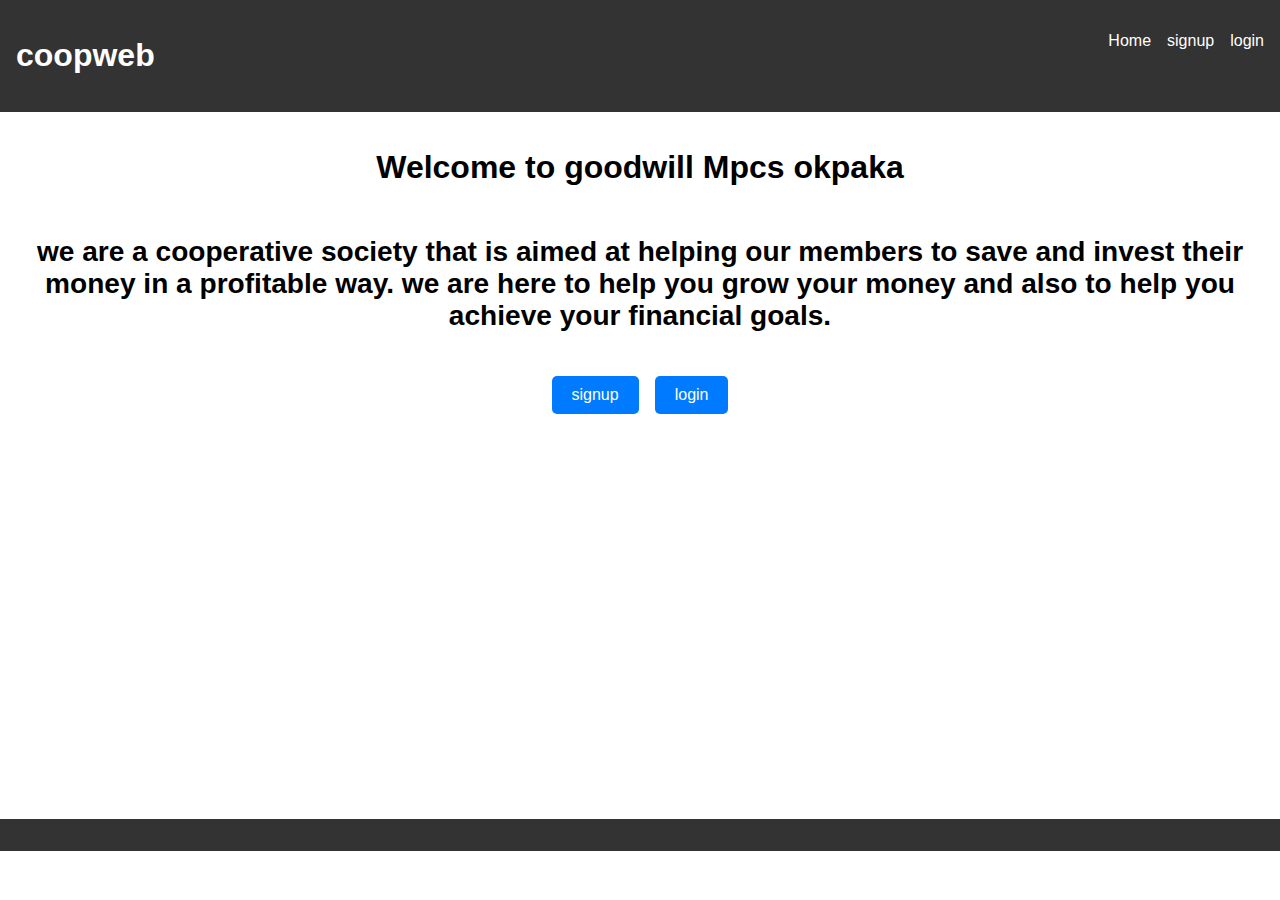
==== index.html @ 248ccfeb "initial commit" ====
<!DOCTYPE html>
<html lang="en">
<head>
    <meta charset="UTF-8">
    <meta name="viewport" content="width=device-width, initial-scale=1.0">
    <title>cooperative</title>
    <link rel="stylesheet" href="copstyle.css">
    <script src="cop.js" defer></script>
</head>
<body>
     <!-- Navbar -->
  <header>
    <nav class="navbar">
      <h1>coopweb</h1>
      <ul>
        <li><a href="cooperative.html">Home</a></li>
        <li><a href="copsignup.html">signup</a></li>
        <li><a href="cooplogin.html">login</a></li>
        
      </ul>
    </nav>
  </header>
  <main>
    <div>
        <h1>Welcome to goodwill Mpcs okpaka</h1>
    </div>
    <div class="welcometext">
      <h3>
        we are a cooperative society that is aimed at helping our members to save and invest their money in a profitable way.
        we are here to help you grow your money and also to help you achieve your financial goals.
      </h3>
    </div>
    <div class="homesiguploginsdiv">
      <a href="copsignup.html" class="homebutton">signup</a>
      <a href="cooplogin.html" class="homebutton">login</a>
    </div>  
  </main>

  <footer class="footer"></footer>
    
</body>
</html>
---- copstyle.css ----
body {
    font-family: Arial, sans-serif;
    margin: 0;
    padding: 0;
    
  }
  
  /* Navbar */
  .navbar {
    background-color: #333;
    color: white;
    padding: 1rem;
    display: flex;
    justify-content: space-between;
  }
  .footer {
    background-color: #333;
    color: white;
    padding: 1rem;
    display: flex;
  }
  
  .navbar ul {
    list-style: none;
    display: flex;
    gap: 1rem;
  }
  
  .navbar ul li a {
    color: white;
    text-decoration: none;
  }
main {
    display:flex;
    flex-direction: column;
    padding: 1rem;
    align-items: center;
    min-height: 75vh;

  }
.signupform{
    border:0.5px solid black;
    border-radius: 5px;
    margin-bottom: 2rem;
    display: flex;
    flex-direction: column;
    align-items: center;
    padding: 20px;
  
}
.dform{
    display: flex;
    flex-direction: column; 
      
}
.signupforminner{
    display: flex;
    gap:3rem; 
      
}
.sideone{
    display: flex;
    flex-direction: column;
    
  
}
.sidetwo{
    display: flex;
    flex-direction: column;
    
}
.sideone input{
        width: 100%;
        margin-bottom: 20px;
        height: 30px;
        text-align: center;
        border-radius: 5px;
        border:0.5px solid black;
}
.sidetwo input{
        width: 100%;
        margin-bottom: 20px;
        height: 30px;
        text-align: center;
        border-radius: 5px;
        border:0.5px solid black;
}
label {
  display: block;
  margin-bottom: 10px;
}
input[type="radio"] {
  margin-right: 10px;
}

.hidden {
  display: none;
  }

.homebutton{
  display: inline-block;
  padding: 10px 20px;
  font-size: 16px;
  color: white;
  background-color: #007bff;
  text-align: center;
  text-decoration: none;
  border-radius: 5px;  
}
.homebutton:hover{
  background-color: #0056b3;
}
.homesiguploginsdiv{
  display: flex;
  gap: 1rem;
}
.welcometext{
  font-size: 1.5rem;
  margin-bottom: 1rem;
  text-align: center;
} 
#dashboard{
  display: flex;
  align-items:start;
  justify-content:space-around;
  width: 50%;
  border-radius: 10px;
  
}
.dashboard-right{
  display: flex;
  flex-direction: column;
  align-items: center;

}
.dashboard-image{
  width:50px;
  height:50px;
  border-radius: 50%;
}
.dashboard-mid{
  display: flex;
  flex-direction: column;
}

.dashboard-left{
  display: flex;
  flex-direction: column;
  align-items: center;
}
/* transparentButtons */
.transparentBtn {
  padding: 0.5rem 0.7rem;
  border: none;
  border-radius: 5px;
  cursor: pointer;
}

.transparentBtn:hover {
  background-color: #ddd;
}
.wallet {
  position: fixed;
  top: 0;
  left: 0;
  width: 100%;
  height: 100%;
  background-color: rgba(0, 0, 0, 0.5);
  display: flex;
  justify-content: center;
  align-items: center;
}

.wallet-content {
  background: white;
  padding: 2rem;
  border-radius: 5px;
  width: 60%;
  max-width: 400px;
  display: flex;
  flex-direction: column;
  align-items: center;
  margin-bottom: 10px;
}
 
/* Cart Items */
.walletinput {
  display: flex;
  flex-direction: column;
  margin: 20px 0px;
}
.sidetwobtn{
  margin: 20px 0px;
}
 .sidetwobtn input{
  max-width: 60px;
  height:25px;
  border:0.5px solid #ddd;
  border-radius: 5px;
}
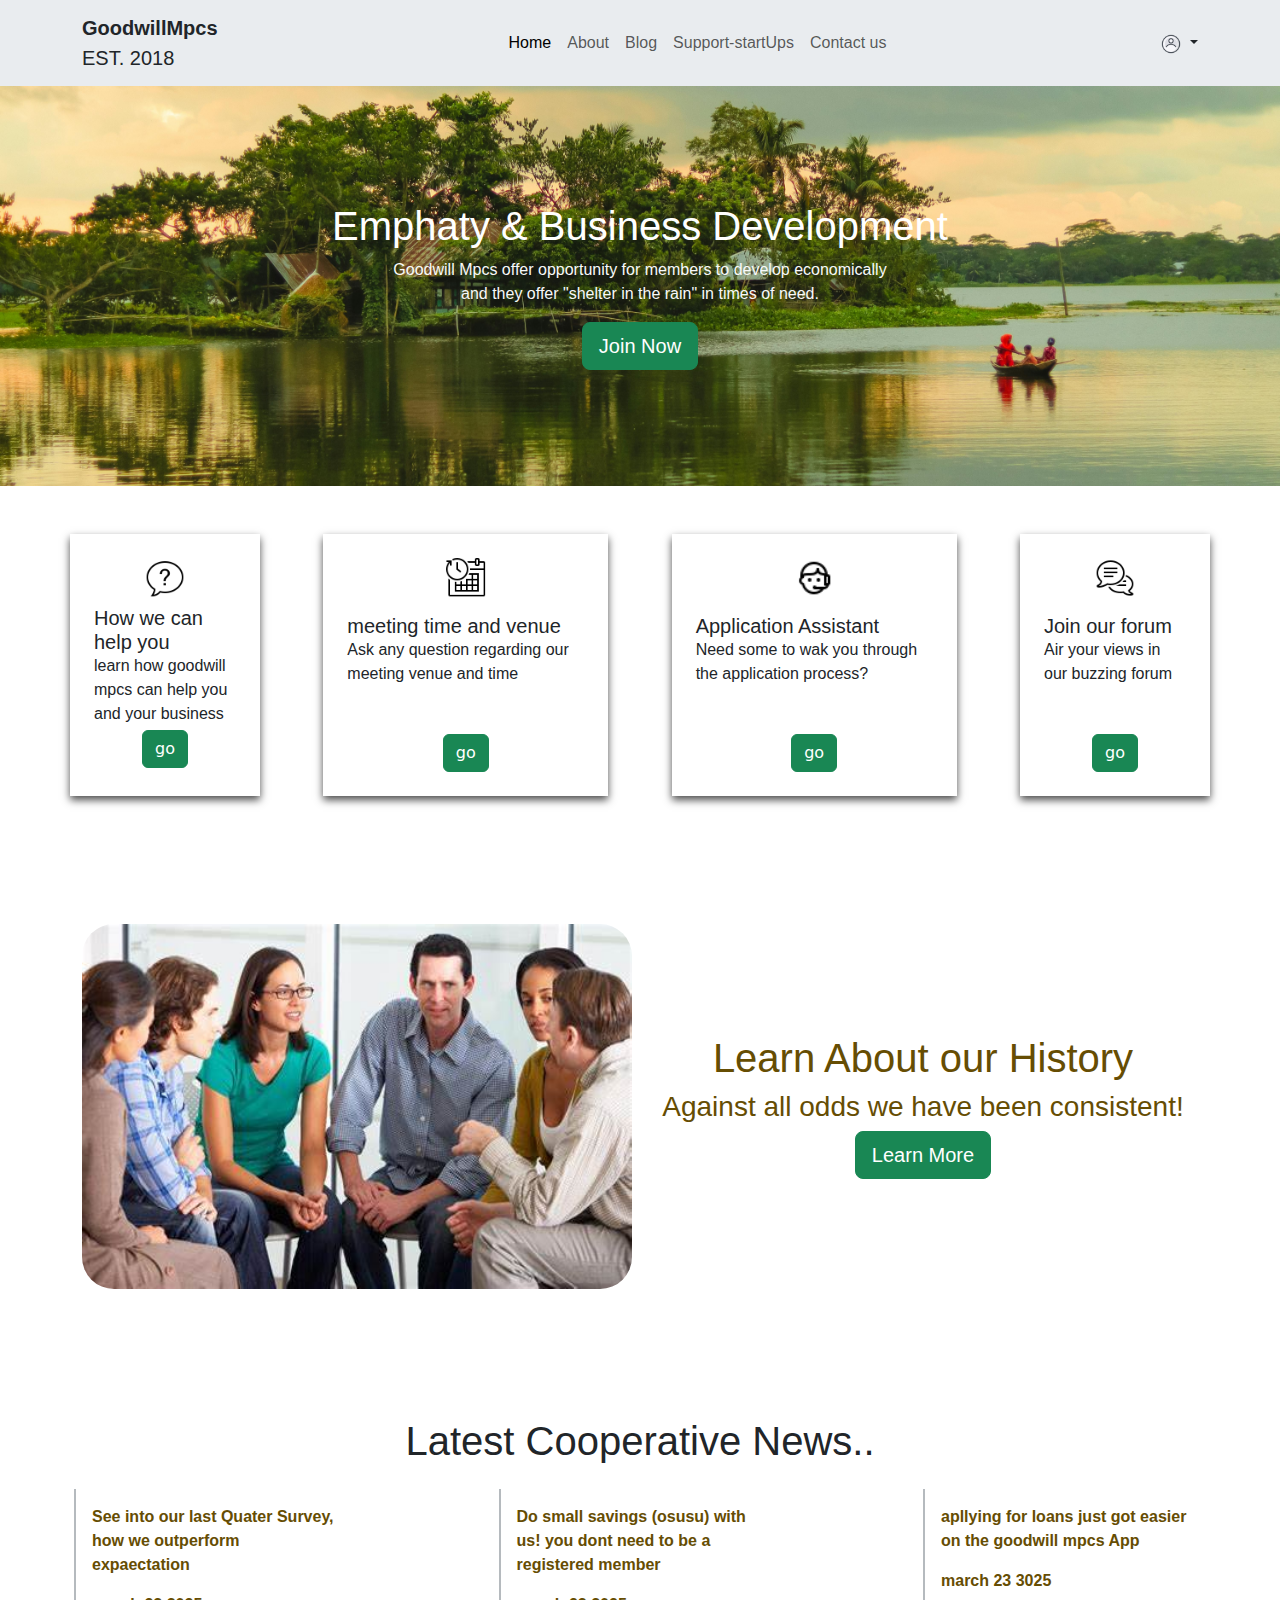
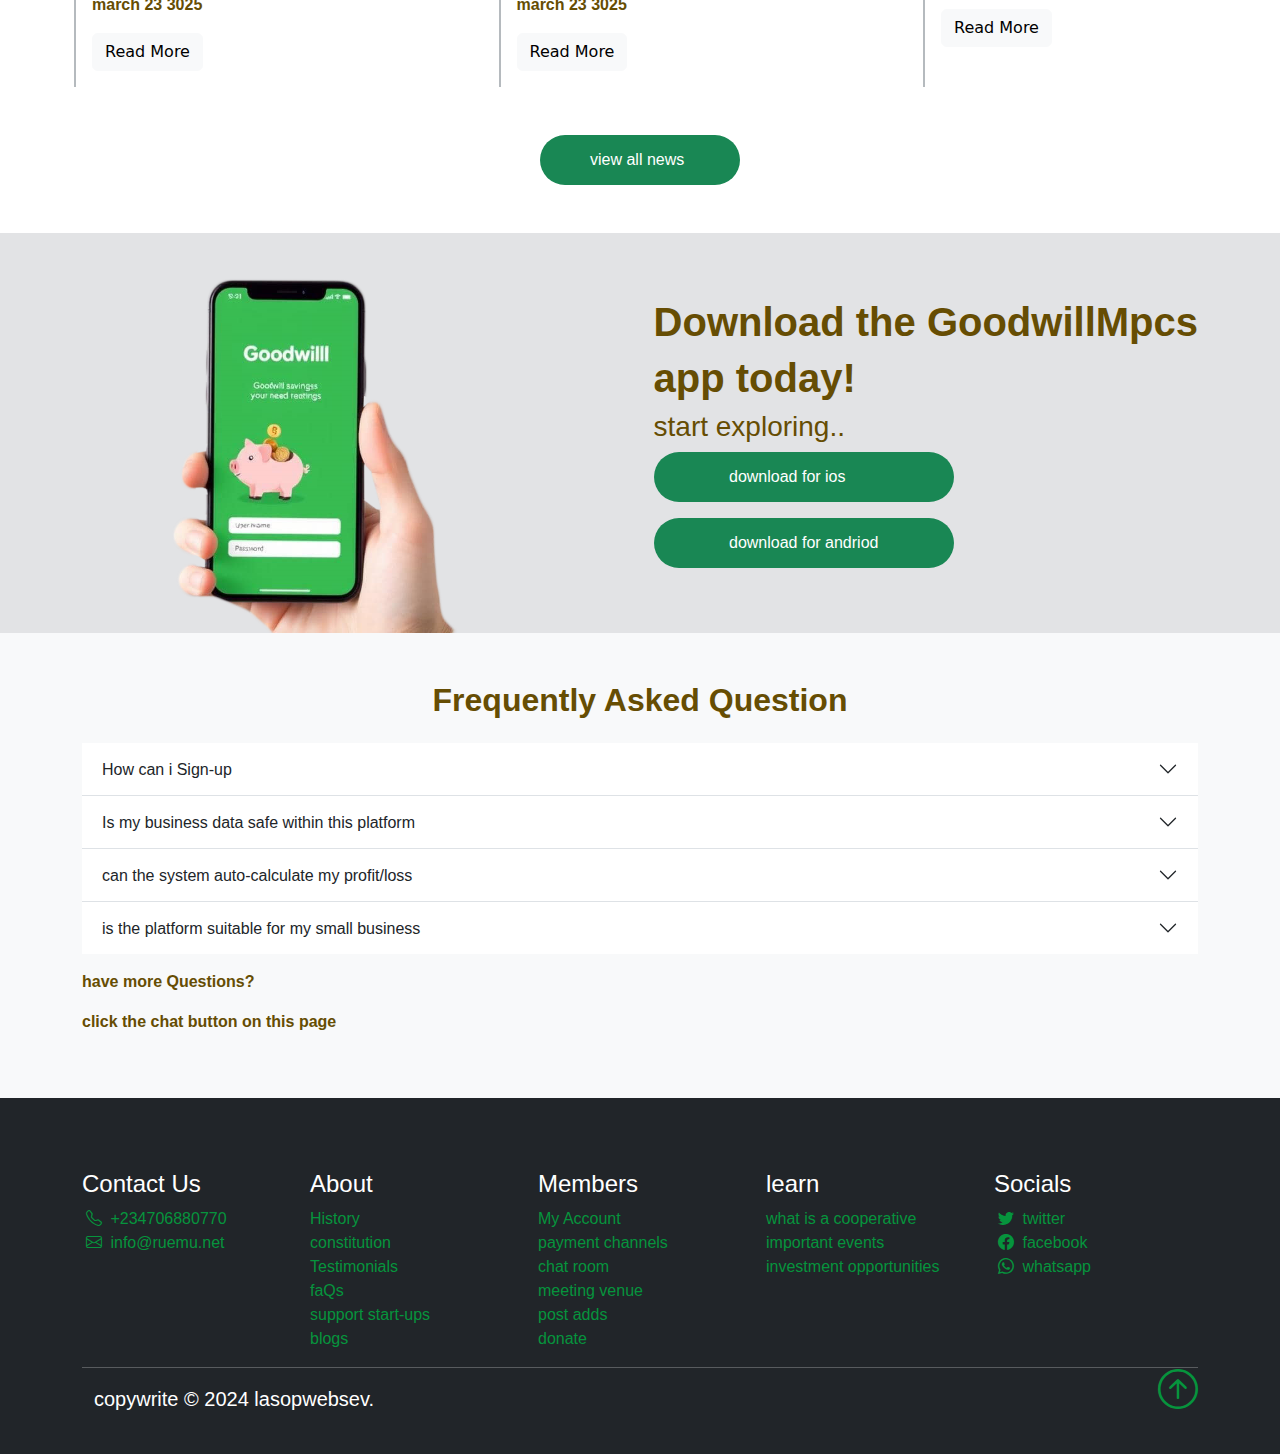
==== commit 7929f47d: "second commit" ====
--- a/index.html
+++ b/index.html
@@ -5,38 +5,365 @@
     <meta name="viewport" content="width=device-width, initial-scale=1.0">
     <title>cooperative</title>
     <link rel="stylesheet" href="copstyle.css">
+    <link rel="stylesheet" href="https://cdn.jsdelivr.net/npm/bootstrap@5.3.3/dist/css/bootstrap.min.css">
+    <link rel="stylesheet" href="https://cdn.jsdelivr.net/npm/bootstrap-icons@1.11.3/font/bootstrap-icons.css" integrity="sha384-tViUnnbYAV00FLIhhi3v/dWt3Jxw4gZQcNoSCxCIFNJVCx7/D55/wXsrNIRANwdD" crossorigin="anonymous">
+
     <script src="cop.js" defer></script>
 </head>
 <body>
      <!-- Navbar -->
   <header>
-    <nav class="navbar">
-      <h1>coopweb</h1>
-      <ul>
-        <li><a href="cooperative.html">Home</a></li>
-        <li><a href="copsignup.html">signup</a></li>
-        <li><a href="cooplogin.html">login</a></li>
-        
-      </ul>
+    <nav class="navbar navbar-expand-lg bg-body-secondary">
+      <div class="container">
+        <a class="navbar-brand" href="#" >
+          <div class="fw-bold text-dark">GoodwillMpcs</div>
+          <div class="fw-small fs-5 text-dark">EST. 2018</div>
+        </a>
+        <button class="navbar-toggler" type="button" data-bs-toggle="collapse" data-bs-target="#navbarNavDropdown" aria-controls="navbarNavDropdown" aria-expanded="false" aria-label="Toggle navigation">
+          <span class="navbar-toggler-icon"></span>
+        </button>
+        <div class="collapse navbar-collapse" id="navbarNavDropdown">
+          <ul class="navbar-nav justify-content-center w-100">
+            <li class="nav-item">
+              <a class="nav-link active" aria-current="page" href="#">Home</a>
+            </li>
+            <li class="nav-item">
+              <a class="nav-link" href="#">About</a>
+            </li>
+            <li class="nav-item">
+              <a class="nav-link" href="#">Blog</a>
+            </li>
+            <li class="nav-item">
+              <a class="nav-link" href="#">Support-startUps</a>
+            </li>
+            <li class="nav-item">
+              <a class="nav-link" href="#">Contact us</a>
+            </li>
+          </ul>
+          <a class="nav-item dropdown">
+            <a class="nav-link dropdown-toggle" href="#" role="button" data-bs-toggle="dropdown" aria-expanded="false">
+              <img src="./images/profileicon.png" alt="My Account" style="width: 20px; height: 20px;">
+            </a>
+            <ul class="dropdown-menu">
+              <li><a class="dropdown-item" href="copsignup.html">signup</a></li>
+              <li><a class="dropdown-item" href="cooplogin.html">login</a></li>
+              
+            </ul>
+          </a>
+          
+        </div>
+      </div>
     </nav>
   </header>
-  <main>
+
+  <section>
     <div>
-        <h1>Welcome to goodwill Mpcs okpaka</h1>
-    </div>
-    <div class="welcometext">
-      <h3>
-        we are a cooperative society that is aimed at helping our members to save and invest their money in a profitable way.
-        we are here to help you grow your money and also to help you achieve your financial goals.
-      </h3>
-    </div>
-    <div class="homesiguploginsdiv">
-      <a href="copsignup.html" class="homebutton">signup</a>
-      <a href="cooplogin.html" class="homebutton">login</a>
-    </div>  
-  </main>
-
-  <footer class="footer"></footer>
+        <div class='container-fluid herosection text-center d-flex justify-content-center align-items-center'>
+            <div class='row'>
+                <div class='col-12'> 
+                    <div>
+                        <h1 class='text-white'>Emphaty & Business Development</h1>
+                        <p class='text-light mb-0'>Goodwill Mpcs offer opportunity for members to develop economically
+                        </p>
+                        <p class='text-light mt-0'> and they offer "shelter in the rain" in times of need.
+                        </p>
+                        <a href="copsignup.html"><button class='btn btn-lg btn-success'>Join Now</button></a>
+                    </div>
+                </div>
+            </div>
+        </div>
+    </div>
+  </section>
+
+  <section>
+    <div class='container my-5'>
+      <div class='row justify-content-between'> 
+        <div class="col-sm-12 col-md-3 col-lg-2 cardhero1 p-4">
+          <div class=" d-flex flex-sm-column align-items-center">
+            <img src="./images/question.png" class="card-img-top" alt="" style= "width: 40px; height:40px"/>
+            <div class="card-body mt-2 mb-1">
+                <h5 class="card-title">How we can help you</h5>
+                <p class="card-text">learn how goodwill mpcs can help you and your business</p>
+            </div>
+            <a href="#" class="btn  btn-md btn-success align-self-sm-center">go</a>
+          </div>
+        </div>
+
+        <div class="col-sm-12 col-md-3 col-lg-3 cardhero1 p-4">
+          <div class=" d-flex flex-sm-column align-items-center">
+            <img src="./images/schedule1.png" class="card-img-top" alt="" style= "width: 40px; height:40px"/>
+            <div class="card-body mt-3">
+                <h5 class="card-title">meeting time and venue</h5>
+                <p class="card-text">Ask any question regarding our meeting venue and time</p>
+            </div>
+            <a href="#" class="btn  btn-md btn-success align-self-sm-center mt-5">go</a>
+          </div>
+        </div>
+
+        <div class="col-sm-12 col-md-3 col-lg-3 cardhero1 p-4">
+          <div class=" d-flex flex-sm-column align-items-center">
+            <img src="./images/support1.png" class="card-img-top" alt="" style= "width: 40px; height:40px"/>
+            <div class="card-body mt-3">
+                <h5 class="card-title">Application Assistant</h5>
+                <p class="card-text">Need some to wak you through the application process?</p>
+            </div>
+            <a href="#" class="btn  btn-md btn-success align-self-sm-center mt-5">go</a>
+          </div>
+        </div>
+
+        <div class="col-sm-12 col-md-3 col-lg-2 cardhero1 p-4">
+          <div class=" d-flex flex-sm-column align-items-center">
+            <img src="./images/forumicon1.png" class="card-img-top" alt="" style= "width: 40px; height:40px"/>
+            <div class="card-body mt-3">
+                <h5 class="card-title">Join our forum</h5>
+                <p class="card-text">Air your views in our buzzing forum</p>
+            </div>
+            <a href="#" class="btn  btn-md btn-success align-self-sm-center mt-5">go</a>
+          </div>
+        </div>
+          
+      </div>
+      
+    </div>
+  </section>
+  
+  <section class="margin-add">
+    <div class="section bg-white">
+      <div class="container">
+          <div class="row g-3 justify-content-between align-items-center">
+              <div class="col-md d-none d-sm-block">
+                  <div id="aboutimg" class="carousel slide" data-bs-ride="carousel">
+                      <div class="carousel-inner">
+                        <div class="carousel-item active">
+                          <img src="./images/goodwill_1.jpeg"  class="d-block w-100  img-fluid rounded-5" alt="..." style="height:365px;">
+                        </div>
+                        <div class="carousel-item">
+                          <img src="./images/goodwill_2.jpeg" class="d-block w-100 img-fluid rounded-5" alt="..." style="height:365px;">
+                        </div>
+                        <div class="carousel-item">
+                          <img src="./images/goodwill_3.jpg" class="d-block w-100 img-fluid rounded-5" alt="..." style="height:365px;">
+                        </div>
+                      </div>
+                    </div>
+              </div>
+              <div class="col-md text-center">
+                  <div id="carousel-text">
+                      <h1 class="text-warning-emphasis">Learn About our History</h1>
+                      <h3 class="text-warning-emphasis">Against all odds we have been consistent!</h3>
+                      <a href="#"><button class='btn btn-lg btn-success'>Learn More</button></a>
+                  </div>
+              </div>
+
+          </div>
+      </div>
+    </div>
+  </section>
+  <section>
+    <div class="container margin-add">
+      <div class="row mb-3 text-center">
+        <h1>Latest Cooperative News..</h1>
+      </div>
+      <div class="row g-3 justify-content-between">
+        <div class="col-md-3 text-warning-emphasis border-start border-secondary border-2 border-opacity-50 p-3 h-20">
+          <p class="fw-bold">See into our last Quater Survey, how we outperform expaectation</p>
+          <p class="fs-6 fw-semibold">march 23 3025</p>
+          <a href="#" class="btn btn-light">Read More
+          </a>
+
+        </div>
+        <div class="col-md-3 text-warning-emphasis border-start border-secondary border-2 border-opacity-50 pt-3 ps-3 h-20">
+          <p class="fw-bold">Do small savings (osusu) with us! you dont need to be a registered member</p>
+          <p class="fs-6 fw-semibold">march 23 3025</p>
+          <a href="#" class="btn btn-light">Read More
+          </a>
+
+        </div>
+        <div class="col-md-3 text-warning-emphasis border-start border-secondary border-2 border-opacity-50 p-3 h-20">
+          <p class="fw-bold">apllying for loans just got easier on the goodwill mpcs App
+          </p>
+          <p class="fs-6 fw-semibold">march 23 3025</p>
+          <a href="#" class="btn btn-light">Read More
+          </a>
+
+        </div>
+      
+      
+    </div>
+  </section>
+  <section id="articlesection" class="margin-add hidden">
+    <div class="row mb-3 text-center">
+      <h3>intresting news article tailored for you..</h3>
+    </div>
+    <div class="container">
+      <div id="news-container" class="row g-3 justify-content-between">
+
+      </div>
+
+    </div>
+  </section>
+  <section class="container mt-5">
+    <div class="row align-items-center ">
+      <div class="col justify-content-center text-center">
+        <a href="https://www.google.com" target="_blank" class="articlebtn">
+          <svg class="bd-placeholder-img rounded-pill" width="200" height="50" xmlns="http://www.w3.org/2000/svg" role="img" aria-label="Rounded pill image: 150x75" preserveAspectRatio="xMidYMid slice" focusable="false">
+            <rect width="100%" height="100%" fill="#198754"></rect>
+            <text x="25%" y="50%" fill="white" dy=".3em" text-ancohor="middle">view all news</text>
+          </svg>
+        </a>
+      </div>
+      
+    </div>
+  </section>
+
+  <section class="bg-secondary-subtle text-warning-emphasis mt-5">
+    <div class="container">
+        <div class="d-sm-flex text-start align-items-center justify-content-between">
+              <img src="./images/goodwillapp2.png" class="img-fluid d-none d-sm-block" style="height:400px" alt="">
+              <div class="ms-5">
+                <h1 class="fw-semibold">Download the GoodwillMpcs </h1>
+                <h1 class="fw-semibold">app today!</h1>
+                <h3>start exploring..</h3>
+                <div class="mt-2">
+                  <a href="https://www.google.com" target="_blank" class="articlebtn">
+                    <svg class="bd-placeholder-img rounded-pill" width="300" height="50" xmlns="http://www.w3.org/2000/svg" role="img" aria-label="Rounded pill image: 150x75" preserveAspectRatio="xMidYMid slice" focusable="false">
+                      <rect width="100%" height="100%" fill="#198754"></rect>
+                      <text x="25%" y="50%" fill="white" dy=".3em" text-ancohor="middle">download for ios</text>
+                    </svg>
+                  </a>
+                  <div class="mt-3">
+                    <a href="https://www.google.com" target="_blank" class="articlebtn">
+                      <svg class="bd-placeholder-img rounded-pill" width="300" height="50" xmlns="http://www.w3.org/2000/svg" role="img" aria-label="Rounded pill image: 150x75" preserveAspectRatio="xMidYMid slice" focusable="false">
+                        <rect width="100%" height="100%" fill="#198754"></rect>
+                        <text x="25%" y="50%" fill="white" dy=".3em" text-ancohor="middle">download for andriod</text>
+                      </svg>
+                    </a>
+                  </div>
+                  
+                </div>
+              </div> 
+        </div>
+    </div>
+</section>
+ <!-- accordian -->
+  <div class="section p-5 bg-light text-warning-emphasis">
+    <div class="container">
+        <h2 class="text-center mb-4 fw-bold">Frequently Asked Question</h2>
+
+        <div class="accordion accordion-flush" id="accordionFlushExample">
+            <!-- item-1 -->
+            <div class="accordion-item">
+              <h2 class="accordion-header">
+                <button class="accordion-button collapsed" type="button" data-bs-toggle="collapse" data-bs-target="#question-one">
+                  How can i Sign-up
+                </button>
+              </h2>
+              <div id="question-one" class="accordion-collapse collapse" data-bs-parent="#accordionFlushExample">
+                <div class="accordion-body">Lorem ipsum dolor sit amet consectetur adipisicing elit. Rem harum deleniti magni quaerat laudantium excepturi blanditiis,
+                    perspiciatis culpa accusamus provident numquam repellendus similique animi obcaecati eligendi totam consectetur velit vel facere id nesciunt mollitia?
+                      Inventore sequi eos nemo labore sint?</div>
+              </div>
+            </div>
+            <!-- item-2 -->
+            <div class="accordion-item">
+              <h2 class="accordion-header">
+                <button class="accordion-button collapsed" type="button" data-bs-toggle="collapse" data-bs-target="#question-two">
+                  Is my business data safe within this platform
+                </button>
+              </h2>
+              <div id="question-two" class="accordion-collapse collapse" data-bs-parent="#accordionFlushExample">
+                <div class="accordion-body">Lorem ipsum dolor sit amet consectetur adipisicing elit. Rem harum deleniti magni quaerat laudantium excepturi blanditiis,
+                    perspiciatis culpa accusamus provident numquam repellendus similique animi obcaecati eligendi totam consectetur velit vel facere id nesciunt mollitia?
+                      Inventore sequi eos nemo labore sint?</div>
+              </div>
+            </div>
+            <!-- item-3 -->
+            <div class="accordion-item">
+              <h2 class="accordion-header">
+                <button class="accordion-button collapsed" type="button" data-bs-toggle="collapse" data-bs-target="#question-three">
+                  can the system auto-calculate my profit/loss
+                </button>
+              </h2>
+              <div id="question-three" class="accordion-collapse collapse" data-bs-parent="#accordionFlushExample">
+                <div class="accordion-body">Lorem ipsum dolor sit amet consectetur adipisicing elit. Rem harum deleniti magni quaerat laudantium excepturi blanditiis,
+                    perspiciatis culpa accusamus provident numquam repellendus similique animi obcaecati eligendi totam consectetur velit vel facere id nesciunt mollitia?
+                      Inventore sequi eos nemo labore sint?</div>
+              </div>
+            </div>
+            <!-- item-4 -->
+            <div class="accordion-item">
+              <h2 class="accordion-header">
+                <button class="accordion-button collapsed" type="button" data-bs-toggle="collapse" data-bs-target="#question-four">
+                  is the platform suitable for my small business
+                </button>
+              </h2>
+              <div id="question-four" class="accordion-collapse collapse" data-bs-parent="#accordionFlushExample">
+                <div class="accordion-body">Lorem ipsum dolor sit amet consectetur adipisicing elit. Rem harum deleniti magni quaerat laudantium excepturi blanditiis,
+                    perspiciatis culpa accusamus provident numquam repellendus similique animi obcaecati eligendi totam consectetur velit vel facere id nesciunt mollitia?
+                      Inventore sequi eos nemo labore sint?</div>
+              </div>
+            </div>
+          </div>
+          <p class="mt-3 fw-semibold">have more Questions?</p>
+          <p class="mt-1 fw-semibold">click the chat button on this page</p>
+    </div>
+  </div>
+   
+ <!-- footer section -->
+  <footer>
+   <section class="p-4 bg-dark text-white footer">
+      <div class="container">
+          
+          <div class="row pt-5"> 
+            <div class="col-md text-start ">  
+              <h4>Contact Us</h4>    
+              <a href="tell:+2347068807770"><i class="bi bi-telephone mx-1"></i> +234706880770</a>
+              <a href="mailto:reforuemu@yahoo.com"><i class="bi bi-envelope mx-1"></i> info@ruemu.net</a>
+            </div>
+            <div class="col-md">
+                <h4>About</h4>
+                <a href="#">History</a>
+                <a href="#">constitution</a>
+                <a href="#">Testimonials</a>
+                <a href="#">faQs</a>
+                <a href="#">support start-ups</a>
+                <a href="#">blogs</a>
+            </div>
+            <div class="col-md">
+                <h4>Members</h4>
+                <a href="#">My Account</a>
+                <a href="#">payment channels</a>
+                <a href="#">chat room</a>
+                <a href="#">meeting venue</a>
+                <a href="#">post adds</a>
+                <a href="#">donate</a>
+            </div>
+            <div class="col-md">
+                <h4>learn</h4>
+                <a href="#">what is a cooperative</a>
+                <a href="#">important events</a>
+                <a href="#">investment opportunities</a>
+            </div>
+            <div class="col-md">
+                <h4>Socials</h4>
+                <a href="#"><i class="bi bi-twitter mx-1"></i> twitter</a>
+                <a href="#"><i class="bi bi-facebook mx-1"></i> facebook</a>
+                <a href="#"><i class="bi bi-whatsapp mx-1"></i> whatsapp</a>      
+            </div>
+          </div>
+          <hr>
+          <div>
+              <div class="container position-relative mt-3">
+                  <p class="lead">copywrite &copy; 2024 lasopwebsev.</p>
+
+
+                  <a href="#" class="position-absolute bottom-0 end-0 pt-5"><i class="bi bi-arrow-up-circle h1"></i></a>
+              </div>
+          </div>
+      </div>
+    </section>
+  </footer>
+
+  <script src="https://cdn.jsdelivr.net/npm/bootstrap@5.3.3/dist/js/bootstrap.bundle.min.js"></script>
     
 </body>
 </html>--- a/copstyle.css
+++ b/copstyle.css
@@ -1,26 +1,32 @@
+@import url('https://fonts.googleapis.com/css2?family=Bad+Script&family=Insoconsoleata:wght@200..900&display=swap');
+
 body {
-    font-family: Arial, sans-serif;
+    font-family: 'Badscripts', 'Helvetica', sans-serif;
     margin: 0;
     padding: 0;
+    overflow-x: hidden;
     
   }
-  
+  /* Apply fonts to specific elements */
+h1, h2, h3, h4, h5, h6 {
+  font-family: 'Helvetica', sans-serif;
+}
+
+p, a, li {
+  font-family: 'Inconsolata', sans-serif;
+}
+
   /* Navbar */
-  .navbar {
+  /* .navbar {
     background-color: #333;
     color: white;
     padding: 1rem;
     display: flex;
     justify-content: space-between;
-  }
-  .footer {
-    background-color: #333;
-    color: white;
-    padding: 1rem;
-    display: flex;
-  }
-  
-  .navbar ul {
+  } */
+ 
+  
+  /* .navbar ul {
     list-style: none;
     display: flex;
     gap: 1rem;
@@ -29,7 +35,19 @@
   .navbar ul li a {
     color: white;
     text-decoration: none;
-  }
+  } */
+.herosection{
+    background-image: url('./images/imageidea5.jpg');
+    /*background-image:linear-gradient(rgba(231, 207, 207, 0.5),rgba(221, 212, 212, 0.7)), url('../images/khs3.jpeg');  */  
+    background-size: cover;
+    height: 400px;
+    background-repeat: no-repeat;     /*if the image you are using is a small one and you want it to repeat */
+    background-position: center;      /*if the image you are using is a small one and you want it to repeat */
+    background-blend-mode: overlay;   /*to make the text blend with the background */
+    background-attachment: local; 
+    position: relative; 
+    z-index: 1;                       /*to make the background same in all screen */
+}
 main {
     display:flex;
     flex-direction: column;
@@ -37,7 +55,14 @@
     align-items: center;
     min-height: 75vh;
 
-  }
+}
+.margin-add{
+  margin-top: 8rem; /* Adjust the value as needed */
+  
+}
+.cardhero1{
+    box-shadow: 0 4px 8px rgba(0, 0, 0, 0.7);
+}
 .signupform{
     border:0.5px solid black;
     border-radius: 5px;
@@ -94,7 +119,7 @@
 }
 
 .hidden {
-  display: none;
+  display: none !important;
   }
 
 .homebutton{
@@ -198,3 +223,16 @@
   border:0.5px solid #ddd;
   border-radius: 5px;
 }
+
+@media (hover:hover){
+  .articlebtn:hover{
+      opacity: 3;
+      box-shadow: -1px 1px 50px rgb(21, 114, 66);
+      transition: ease-in-out .2s;
+  }
+}
+.footer a{
+  display:block;
+  text-decoration: none;
+  color:rgb(6, 148, 61)
+}